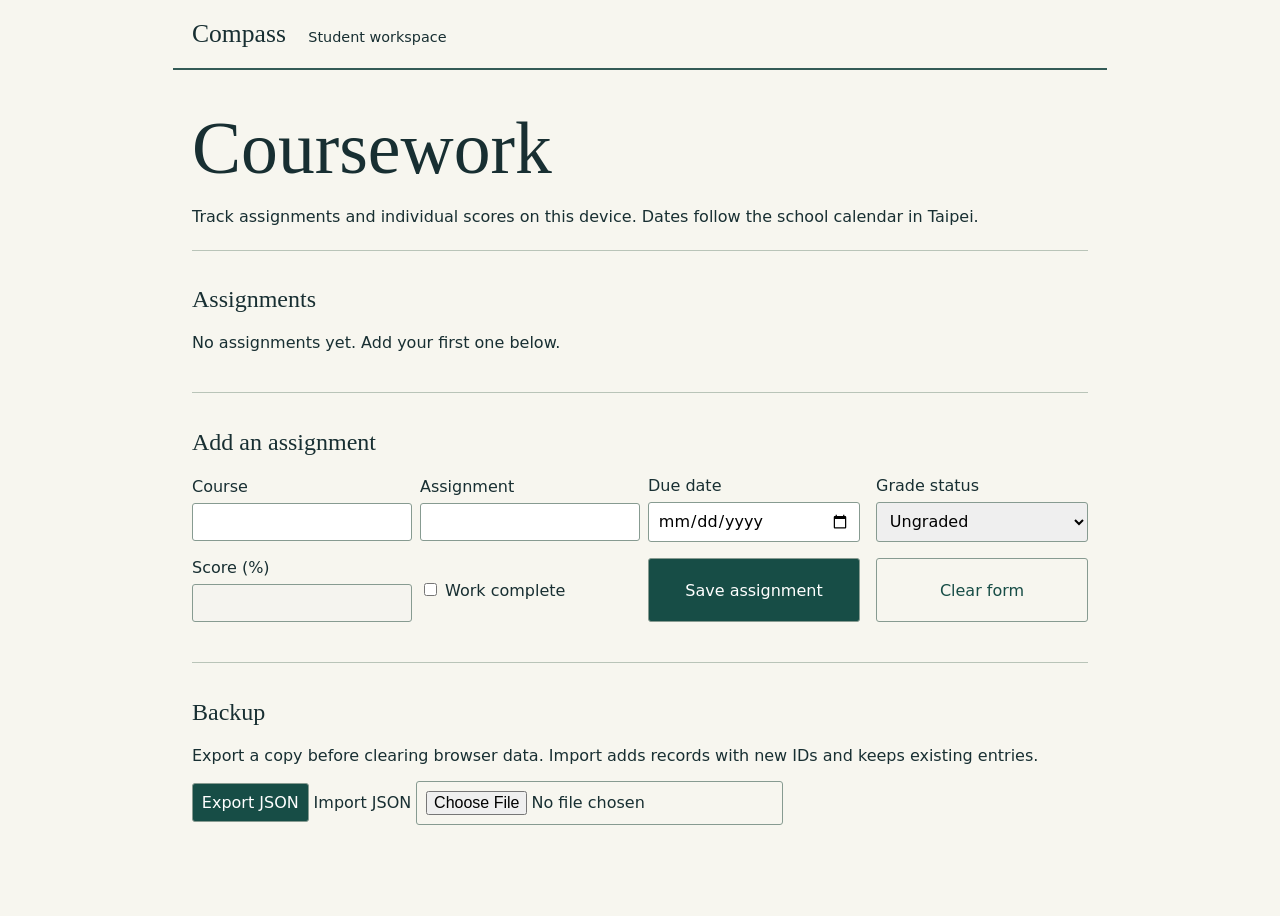
==== docs/index.html @ 6448be6f "Add Compass coursework dashboard and programmer guide" ====
<!doctype html>
<html lang="en"><head><meta charset="utf-8"><meta name="viewport" content="width=device-width, initial-scale=1"><title>Compass · Coursework</title><link rel="stylesheet" href="style.css"><script type="module" src="app.js"></script></head>
<body><header>Compass <span>Student workspace</span></header><main>
<h1>Coursework</h1><p>Track assignments and individual scores on this device. Dates follow the school calendar in Taipei.</p>
<section><h2>Assignments</h2><div id="records"></div></section>
<section><h2 id="editor">Add an assignment</h2><form id="entry">
<label>Course<input name="course" required></label><label>Assignment<input name="title" required></label><label>Due date<input type="date" name="due"></label>
<label>Grade status<select name="status"><option>Ungraded</option><option>Graded</option><option>Missing</option><option>Excused</option></select></label>
<label>Score (%)<input name="score" type="number" min="0" max="100" step="any" disabled></label>
<label><input type="checkbox" name="done"> Work complete</label>
<button>Save assignment</button><button type="reset">Clear form</button></form></section>
<section><h2>Backup</h2><p>Export a copy before clearing browser data. Import adds records with new IDs and keeps existing entries.</p><button id="export">Export JSON</button> <label class="file">Import JSON <input type="file" id="import" accept=".json,application/json"></label></section>
<p id="message" role="status"></p></main></body></html>
---- docs/style.css ----
:root {font-family:system-ui,sans-serif;color:#182f32;background:#f7f6ef}
body {margin:0}
header,main {max-width:56rem;margin:auto;padding:1.2rem}
header {border-bottom:2px solid #345b56;font-family:Georgia,serif;font-size:1.6rem}
header span {font: .9rem system-ui; margin-left:1rem}
h1,h2 {font-family:Georgia,serif;font-weight:normal}
h1 {font-size:clamp(2.8rem,7vw,4.6rem);margin:1rem 0}
section {border-top:1px solid #b9c4b8;padding:1rem 0;margin:1.5rem 0}
article {display:grid;grid-template-columns:1fr auto;align-items:center;padding:.8rem 0;border-bottom:1px solid #d4d9cd;gap:.4rem}
article small {display:block;margin-top:.3rem;color:#3e5554}
form {display:grid;grid-template-columns:repeat(auto-fit,minmax(12rem,1fr));gap:1rem}
label {display:grid;gap:.4rem;align-content:center}
label:has([type=checkbox]),.file {display:inline-block}
input,select,button {font:inherit;padding:.55rem;border:1px solid #879b91;border-radius:3px;max-width:100%;box-sizing:border-box}
button {cursor:pointer;background:#174d46;color:white}
button[type=reset],article button {background:transparent;color:#174d46}
#message {position:sticky;bottom:0;background:#f7f6ef;font-weight:bold;padding:.5rem}
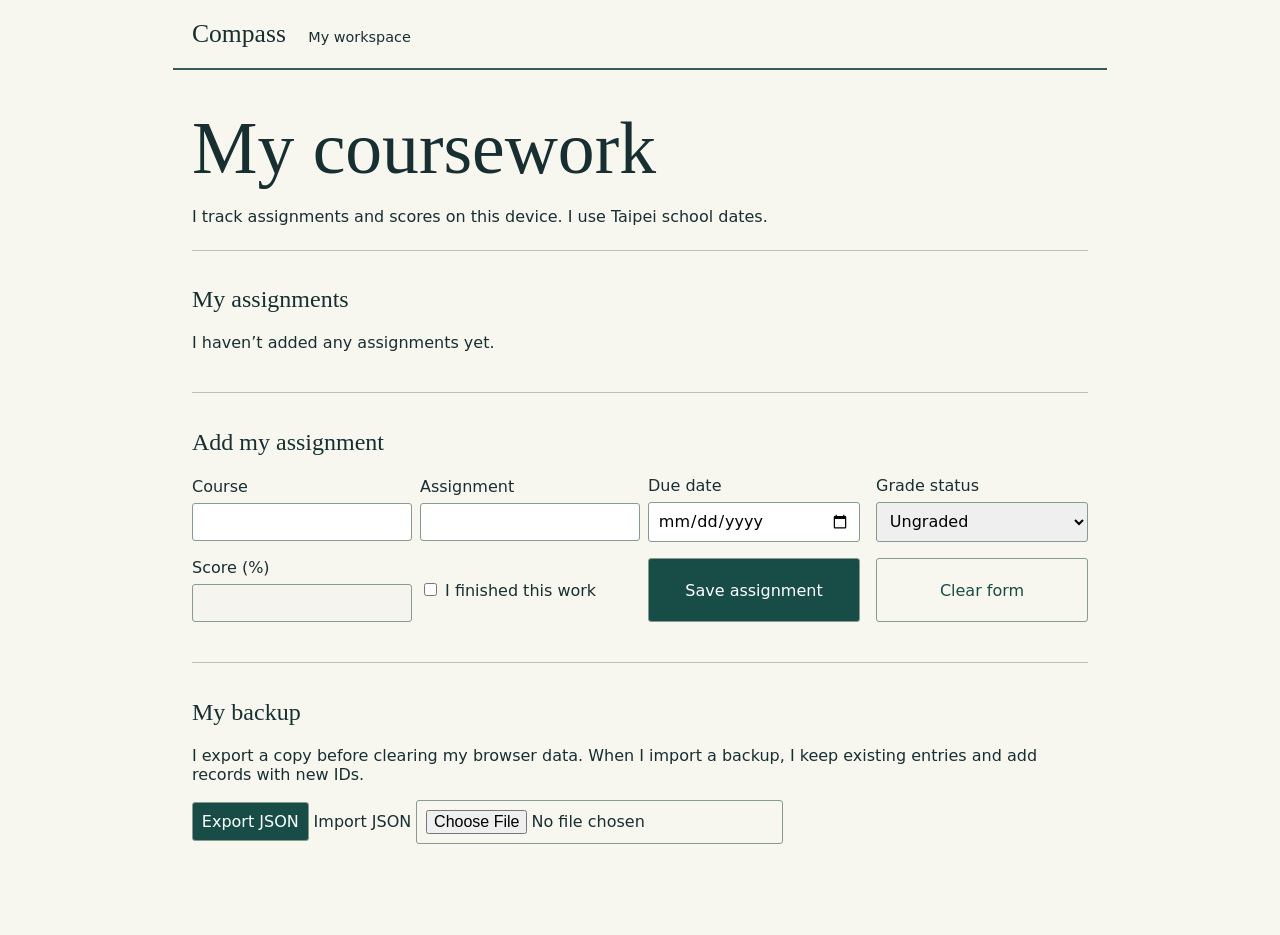
==== commit ccdddb93: "Write project documentation and coursework copy in first person" ====
--- a/docs/index.html
+++ b/docs/index.html
@@ -1,13 +1,13 @@
 <!doctype html>
 <html lang="en"><head><meta charset="utf-8"><meta name="viewport" content="width=device-width, initial-scale=1"><title>Compass · Coursework</title><link rel="stylesheet" href="style.css"><script type="module" src="app.js"></script></head>
-<body><header>Compass <span>Student workspace</span></header><main>
-<h1>Coursework</h1><p>Track assignments and individual scores on this device. Dates follow the school calendar in Taipei.</p>
-<section><h2>Assignments</h2><div id="records"></div></section>
-<section><h2 id="editor">Add an assignment</h2><form id="entry">
+<body><header>Compass <span>My workspace</span></header><main>
+<h1>My coursework</h1><p>I track assignments and scores on this device. I use Taipei school dates.</p>
+<section><h2>My assignments</h2><div id="records"></div></section>
+<section><h2 id="editor">Add my assignment</h2><form id="entry">
 <label>Course<input name="course" required></label><label>Assignment<input name="title" required></label><label>Due date<input type="date" name="due"></label>
 <label>Grade status<select name="status"><option>Ungraded</option><option>Graded</option><option>Missing</option><option>Excused</option></select></label>
 <label>Score (%)<input name="score" type="number" min="0" max="100" step="any" disabled></label>
-<label><input type="checkbox" name="done"> Work complete</label>
+<label><input type="checkbox" name="done"> I finished this work</label>
 <button>Save assignment</button><button type="reset">Clear form</button></form></section>
-<section><h2>Backup</h2><p>Export a copy before clearing browser data. Import adds records with new IDs and keeps existing entries.</p><button id="export">Export JSON</button> <label class="file">Import JSON <input type="file" id="import" accept=".json,application/json"></label></section>
+<section><h2>My backup</h2><p>I export a copy before clearing my browser data. When I import a backup, I keep existing entries and add records with new IDs.</p><button id="export">Export JSON</button> <label class="file">Import JSON <input type="file" id="import" accept=".json,application/json"></label></section>
 <p id="message" role="status"></p></main></body></html>
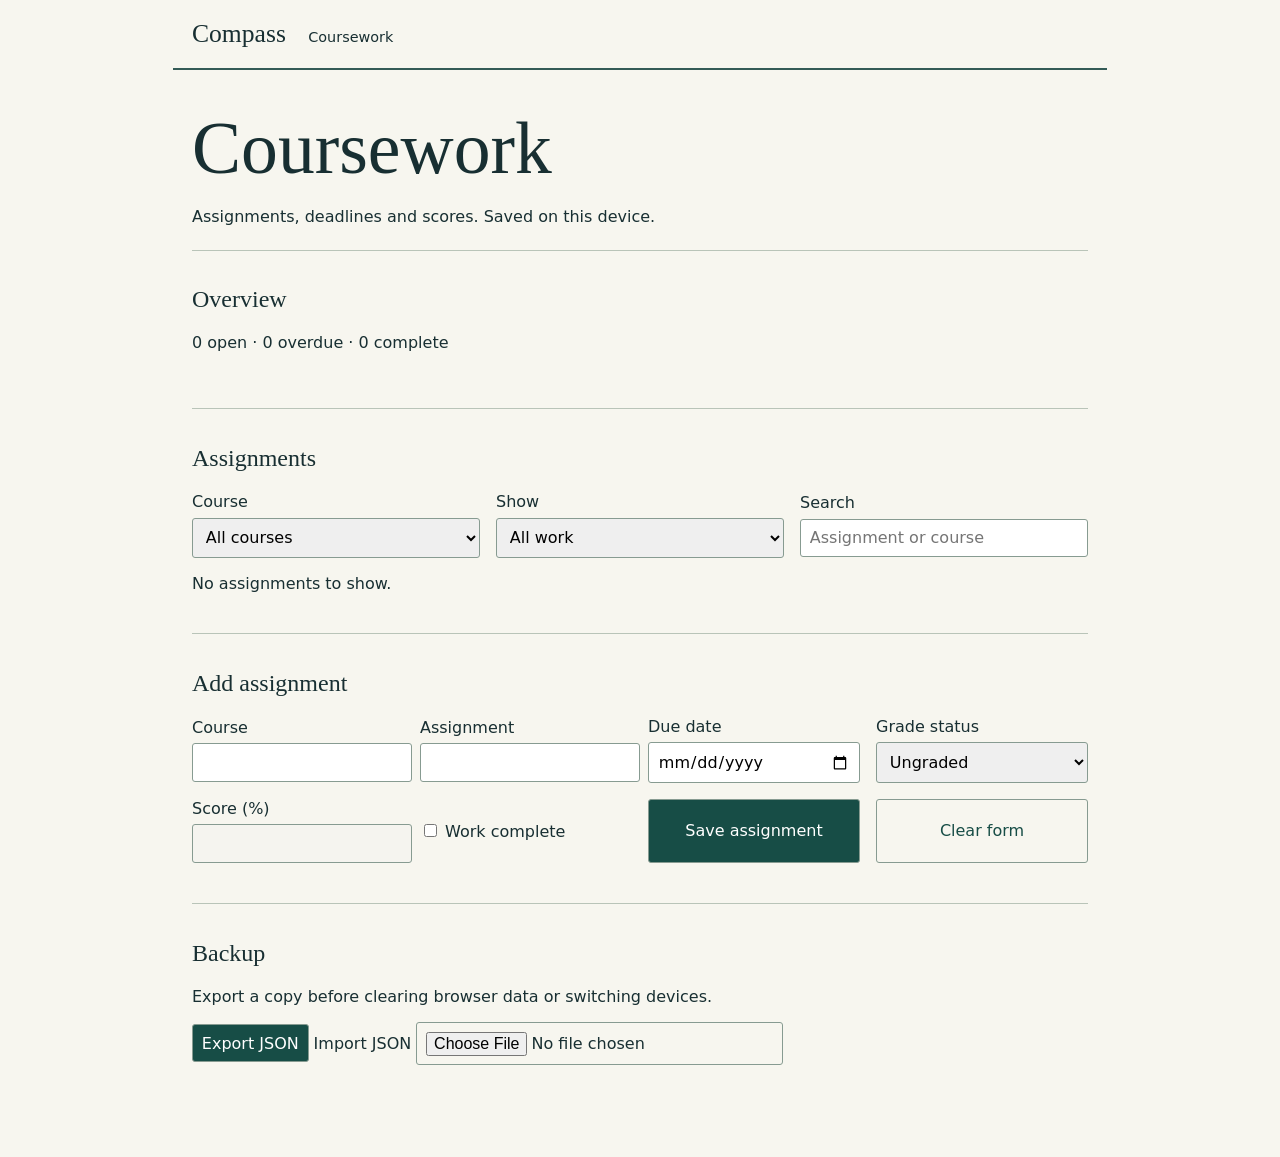
==== commit 141b9bc4: "Add coursework filters, summaries and assignment controls" ====
--- a/docs/index.html
+++ b/docs/index.html
@@ -1,13 +1,14 @@
 <!doctype html>
 <html lang="en"><head><meta charset="utf-8"><meta name="viewport" content="width=device-width, initial-scale=1"><title>Compass · Coursework</title><link rel="stylesheet" href="style.css"><script type="module" src="app.js"></script></head>
-<body><header>Compass <span>My workspace</span></header><main>
-<h1>My coursework</h1><p>I track assignments and scores on this device. I use Taipei school dates.</p>
-<section><h2>My assignments</h2><div id="records"></div></section>
-<section><h2 id="editor">Add my assignment</h2><form id="entry">
+<body><header>Compass <span>Coursework</span></header><main>
+<h1>Coursework</h1><p>Assignments, deadlines and scores. Saved on this device.</p>
+<section><h2>Overview</h2><p id="overview"></p><div id="courses"></div></section>
+<section><h2>Assignments</h2><div class="filters"><label>Course<select id="course-filter"><option value="">All courses</option></select></label><label>Show<select id="work-filter"><option value="all">All work</option><option value="open">Open</option><option value="overdue">Overdue</option><option value="done">Complete</option></select></label><label>Search<input id="search" type="search" placeholder="Assignment or course"></label></div><div id="records"></div></section>
+<section><h2 id="editor">Add assignment</h2><form id="entry">
 <label>Course<input name="course" required></label><label>Assignment<input name="title" required></label><label>Due date<input type="date" name="due"></label>
 <label>Grade status<select name="status"><option>Ungraded</option><option>Graded</option><option>Missing</option><option>Excused</option></select></label>
 <label>Score (%)<input name="score" type="number" min="0" max="100" step="any" disabled></label>
-<label><input type="checkbox" name="done"> I finished this work</label>
+<label><input type="checkbox" name="done"> Work complete</label>
 <button>Save assignment</button><button type="reset">Clear form</button></form></section>
-<section><h2>My backup</h2><p>I export a copy before clearing my browser data. When I import a backup, I keep existing entries and add records with new IDs.</p><button id="export">Export JSON</button> <label class="file">Import JSON <input type="file" id="import" accept=".json,application/json"></label></section>
+<section><h2>Backup</h2><p>Export a copy before clearing browser data or switching devices.</p><button id="export">Export JSON</button> <label class="file">Import JSON <input type="file" id="import" accept=".json,application/json"></label></section>
 <p id="message" role="status"></p></main></body></html>
--- a/docs/style.css
+++ b/docs/style.css
@@ -15,3 +15,7 @@
 button {cursor:pointer;background:#174d46;color:white}
 button[type=reset],article button {background:transparent;color:#174d46}
 #message {position:sticky;bottom:0;background:#f7f6ef;font-weight:bold;padding:.5rem}
+
+.filters {display:grid;grid-template-columns:repeat(auto-fit,minmax(10rem,1fr));gap:1rem;margin-bottom:1rem}
+.actions {display:flex;flex-wrap:wrap;gap:.4rem}
+@media(max-width:600px) {article {grid-template-columns:1fr}.actions button {min-height:44px}}
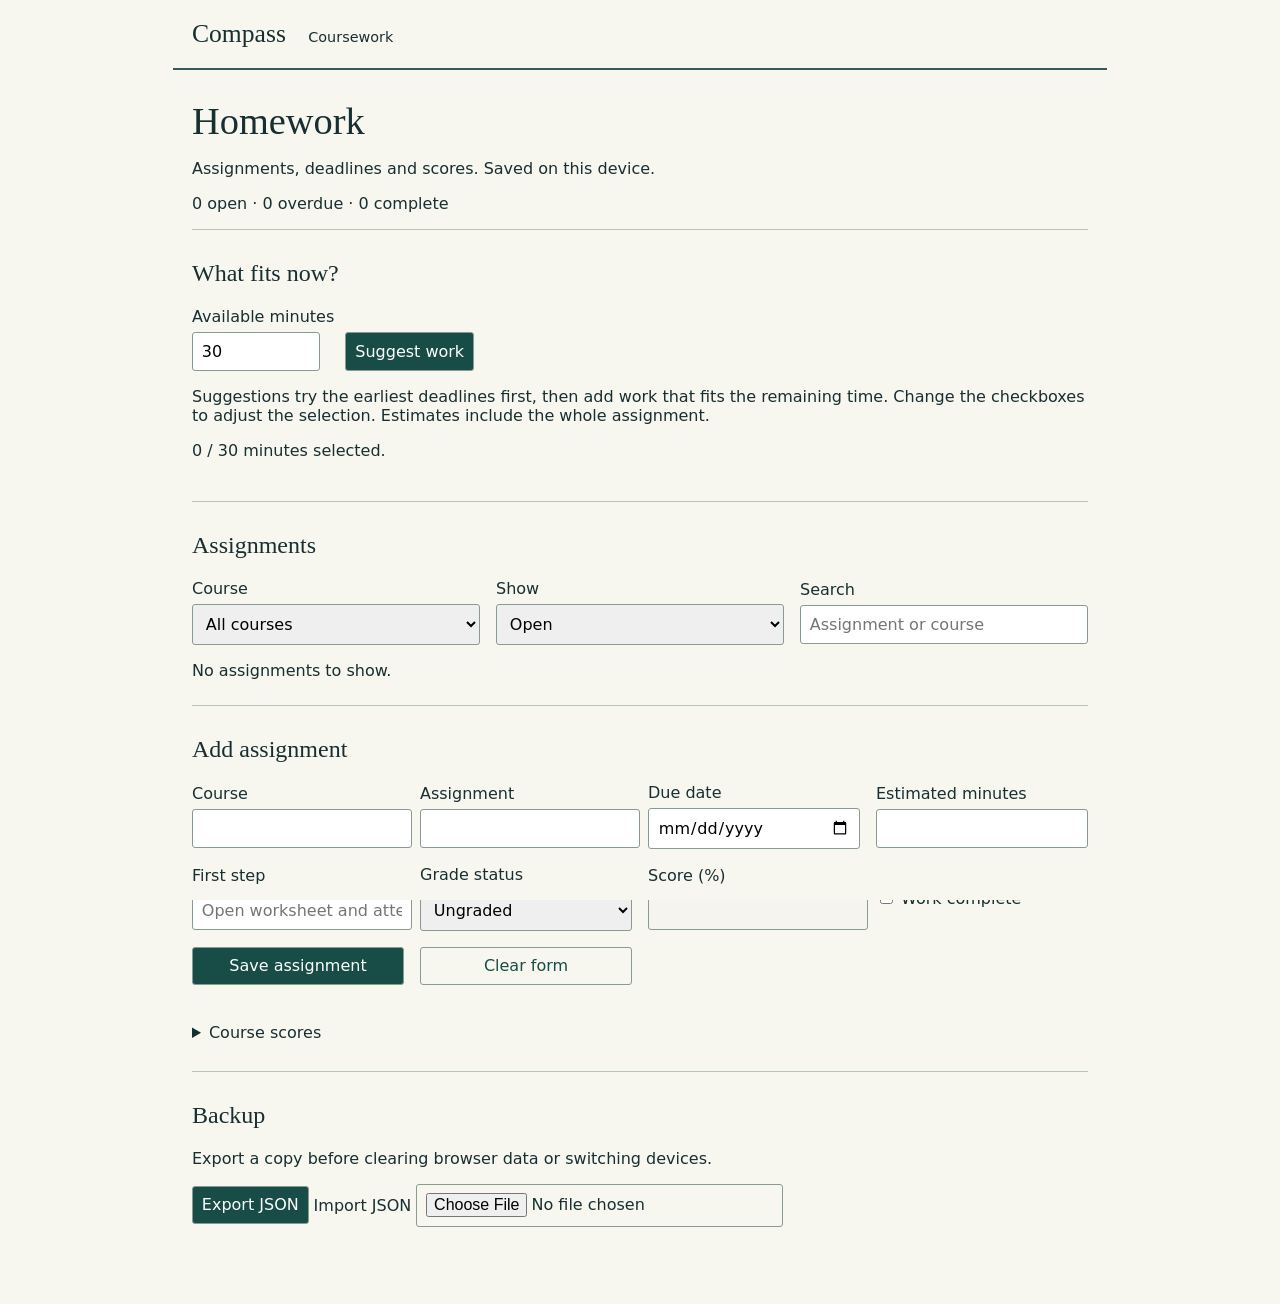
==== commit ddb2703b: "Add adjustable homework suggestions and deadline views" ====
--- a/docs/index.html
+++ b/docs/index.html
@@ -1,14 +1,19 @@
 <!doctype html>
 <html lang="en"><head><meta charset="utf-8"><meta name="viewport" content="width=device-width, initial-scale=1"><title>Compass · Coursework</title><link rel="stylesheet" href="style.css"><script type="module" src="app.js"></script></head>
 <body><header>Compass <span>Coursework</span></header><main>
-<h1>Coursework</h1><p>Assignments, deadlines and scores. Saved on this device.</p>
-<section><h2>Overview</h2><p id="overview"></p><div id="courses"></div></section>
-<section><h2>Assignments</h2><div class="filters"><label>Course<select id="course-filter"><option value="">All courses</option></select></label><label>Show<select id="work-filter"><option value="all">All work</option><option value="open">Open</option><option value="overdue">Overdue</option><option value="done">Complete</option></select></label><label>Search<input id="search" type="search" placeholder="Assignment or course"></label></div><div id="records"></div></section>
+<h1>Homework</h1><p>Assignments, deadlines and scores. Saved on this device.</p>
+<p id="overview"></p>
+<section class="study"><h2>What fits now?</h2>
+<form id="suggest"><label>Available minutes<input id="budget" type="number" min="1" max="480" value="30" required></label><button>Suggest work</button></form>
+<p class="hint">Suggestions try the earliest deadlines first, then add work that fits the remaining time. Change the checkboxes to adjust the selection. Estimates include the whole assignment.</p><p id="plan-status" role="status">Add a time estimate to an assignment to include it here.</p><div id="plan"></div></section>
+<section><h2>Assignments</h2><div class="filters"><label>Course<select id="course-filter"><option value="">All courses</option></select></label><label>Show<select id="work-filter"><option value="open">Open</option><option value="all">All work</option><option value="today">Due today</option><option value="soon">Next 7 days</option><option value="overdue">Overdue</option><option value="done">Complete</option></select></label><label>Search<input id="search" type="search" placeholder="Assignment or course"></label></div><div id="records"></div></section>
 <section><h2 id="editor">Add assignment</h2><form id="entry">
-<label>Course<input name="course" required></label><label>Assignment<input name="title" required></label><label>Due date<input type="date" name="due"></label>
+<label>Course<input name="course" list="course-names" required><datalist id="course-names"></datalist></label><label>Assignment<input name="title" required></label><label>Due date<input type="date" name="due"></label>
+<label>Estimated minutes<input name="minutes" type="number" min="1" max="480" step="1"></label><label>First step<input name="firstStep" maxlength="300" placeholder="Open worksheet and attempt question 1"></label>
 <label>Grade status<select name="status"><option>Ungraded</option><option>Graded</option><option>Missing</option><option>Excused</option></select></label>
 <label>Score (%)<input name="score" type="number" min="0" max="100" step="any" disabled></label>
 <label><input type="checkbox" name="done"> Work complete</label>
 <button>Save assignment</button><button type="reset">Clear form</button></form></section>
+<details><summary>Course scores</summary><div id="courses"></div></details>
 <section><h2>Backup</h2><p>Export a copy before clearing browser data or switching devices.</p><button id="export">Export JSON</button> <label class="file">Import JSON <input type="file" id="import" accept=".json,application/json"></label></section>
 <p id="message" role="status"></p></main></body></html>
--- a/docs/style.css
+++ b/docs/style.css
@@ -19,3 +19,11 @@
 .filters {display:grid;grid-template-columns:repeat(auto-fit,minmax(10rem,1fr));gap:1rem;margin-bottom:1rem}
 .actions {display:flex;flex-wrap:wrap;gap:.4rem}
 @media(max-width:600px) {article {grid-template-columns:1fr}.actions button {min-height:44px}}
+
+h1 {font-size:2.4rem;margin:.6rem 0}
+section {margin:1rem 0;padding:.6rem 0}
+.study form {display:flex;align-items:end;gap:.7rem;flex-wrap:wrap}
+.study input[type=number] {width:8rem}
+summary {cursor:pointer;padding:.8rem 0}
+:focus-visible {outline:3px solid #b66b26;outline-offset:3px}
+article label {display:block}
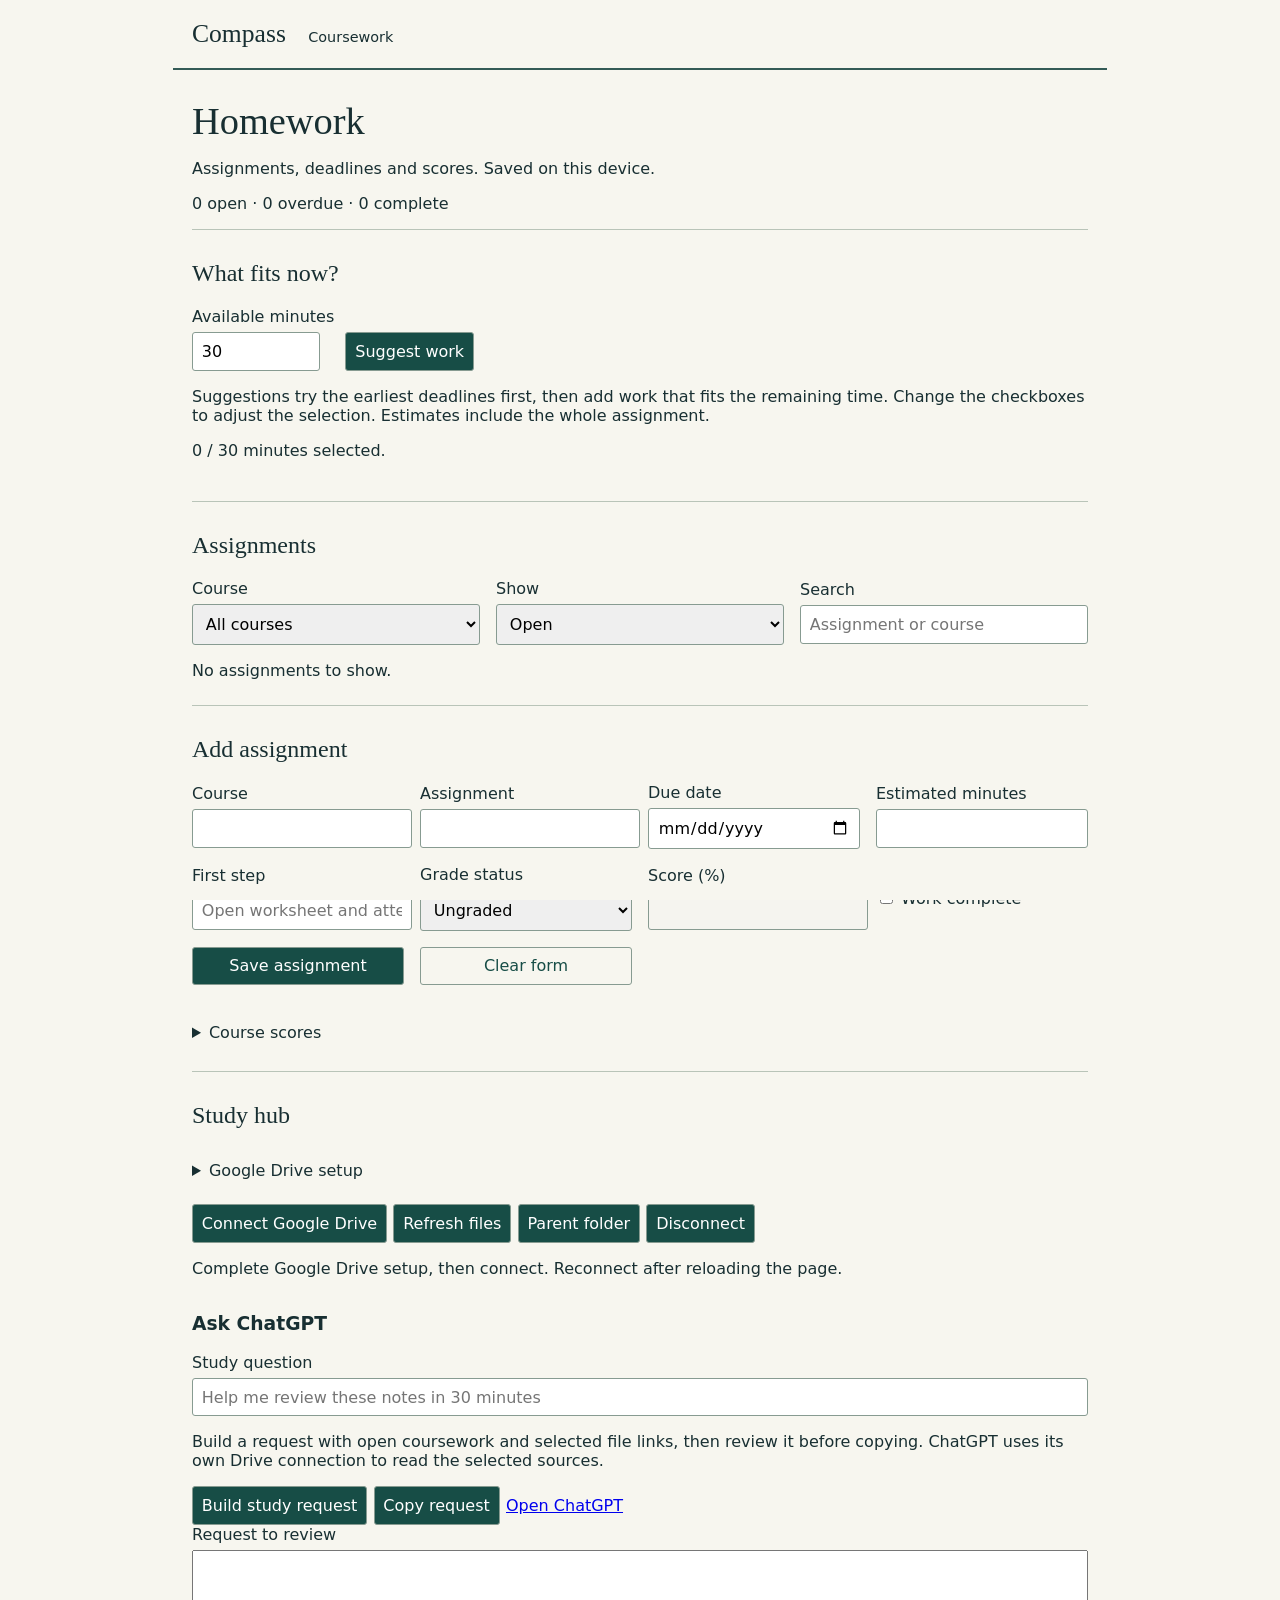
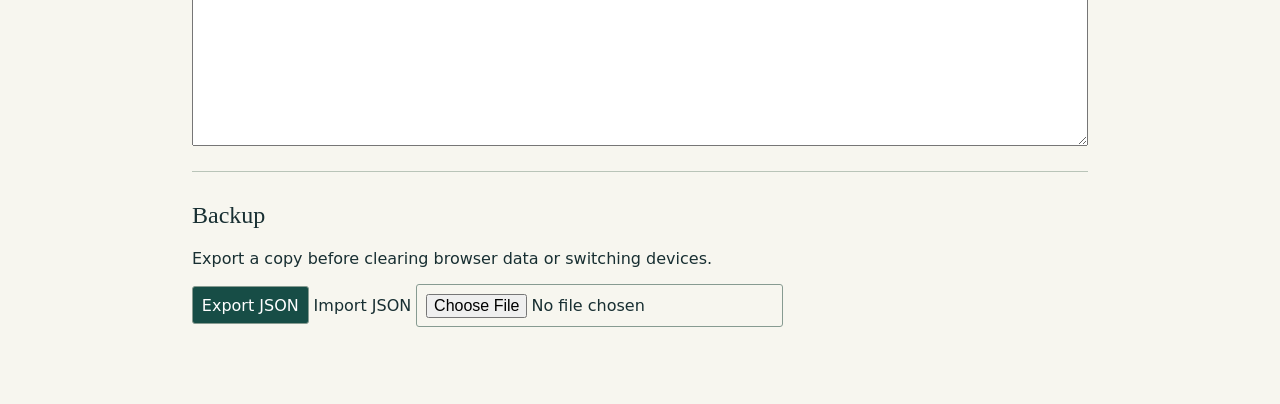
==== commit cc30565d: "Add private Drive folder browsing and reviewed study requests" ====
--- a/docs/index.html
+++ b/docs/index.html
@@ -15,5 +15,19 @@
 <label><input type="checkbox" name="done"> Work complete</label>
 <button>Save assignment</button><button type="reset">Clear form</button></form></section>
 <details><summary>Course scores</summary><div id="courses"></div></details>
+<section id="study-hub"><h2>Study hub</h2>
+<details><summary>Google Drive setup</summary>
+<p>Use a Google OAuth web client ID and the link to a private study folder. Setup stays on this device.</p>
+<p>Google will request read-only file metadata access across the account, including names and links. Compass lists the chosen folder and its subfolders. File contents open in Drive.</p>
+<form id="drive-setup"><label>OAuth client ID<input name="clientId" required autocomplete="off" placeholder="….apps.googleusercontent.com"></label><label>Study folder link<input name="folder" required placeholder="https://drive.google.com/drive/folders/…"></label><button>Save setup</button></form>
+<p><a href="drive-setup.html" target="_blank" rel="noopener">Setup instructions</a></p></details>
+<div class="actions"><button id="drive-connect" disabled>Connect Google Drive</button><button id="drive-refresh" disabled>Refresh files</button><button id="drive-up" disabled>Parent folder</button><button id="drive-disconnect" disabled>Disconnect</button></div>
+<p id="drive-status" role="status">Complete Google Drive setup, then connect. Reconnect after reloading the page.</p>
+<div id="drive-files"></div>
+<h3>Ask ChatGPT</h3><label>Study question<input id="study-question" placeholder="Help me review these notes in 30 minutes"></label>
+<p>Build a request with open coursework and selected file links, then review it before copying. ChatGPT uses its own Drive connection to read the selected sources.</p>
+<div class="actions"><button id="build-request">Build study request</button><button id="copy-request">Copy request</button><a href="https://chatgpt.com/" target="_blank" rel="noopener noreferrer">Open ChatGPT</a></div>
+<label>Request to review<textarea id="study-request" rows="9"></textarea></label>
+</section>
 <section><h2>Backup</h2><p>Export a copy before clearing browser data or switching devices.</p><button id="export">Export JSON</button> <label class="file">Import JSON <input type="file" id="import" accept=".json,application/json"></label></section>
 <p id="message" role="status"></p></main></body></html>
--- a/docs/style.css
+++ b/docs/style.css
@@ -27,3 +27,7 @@
 summary {cursor:pointer;padding:.8rem 0}
 :focus-visible {outline:3px solid #b66b26;outline-offset:3px}
 article label {display:block}
+
+textarea {font:inherit;width:100%;box-sizing:border-box;padding:.7rem}
+#drive-files {max-height:22rem;overflow:auto}
+#study-hub .actions {margin-top:.7rem;align-items:center}
